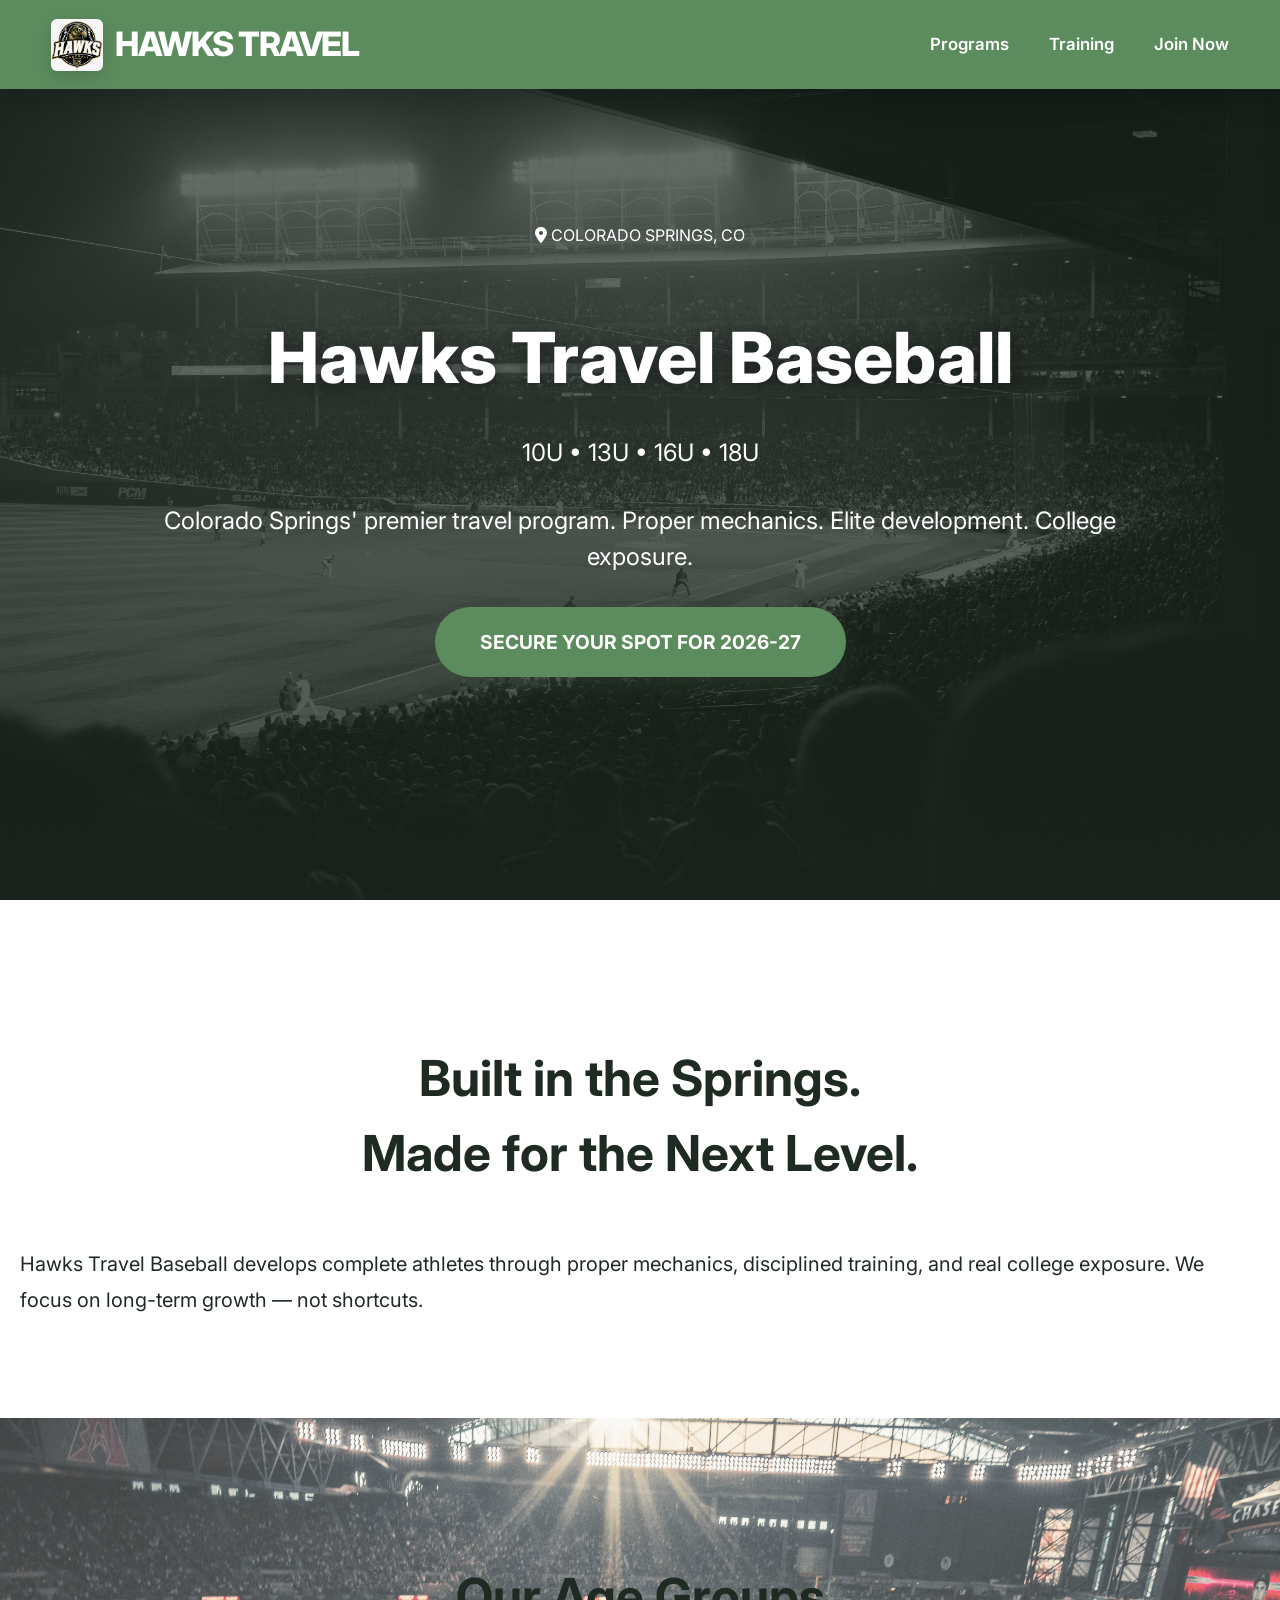
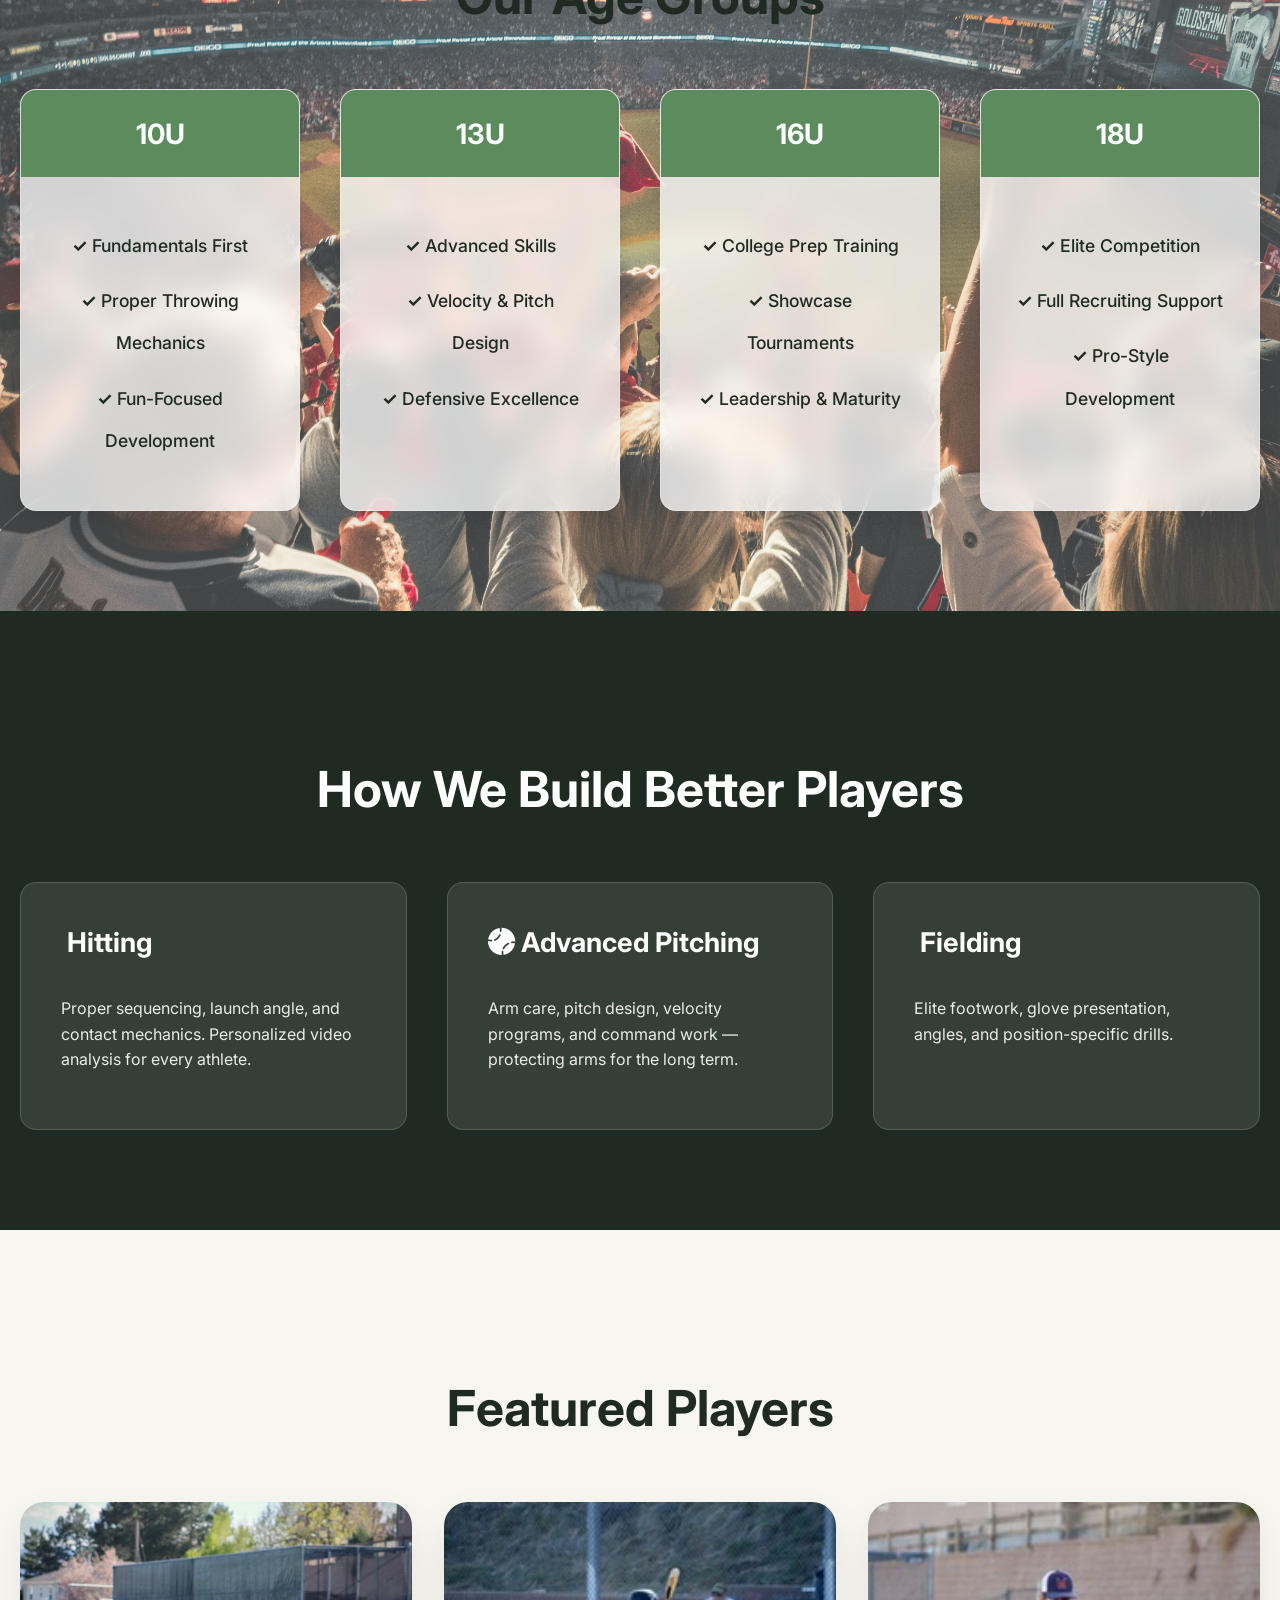
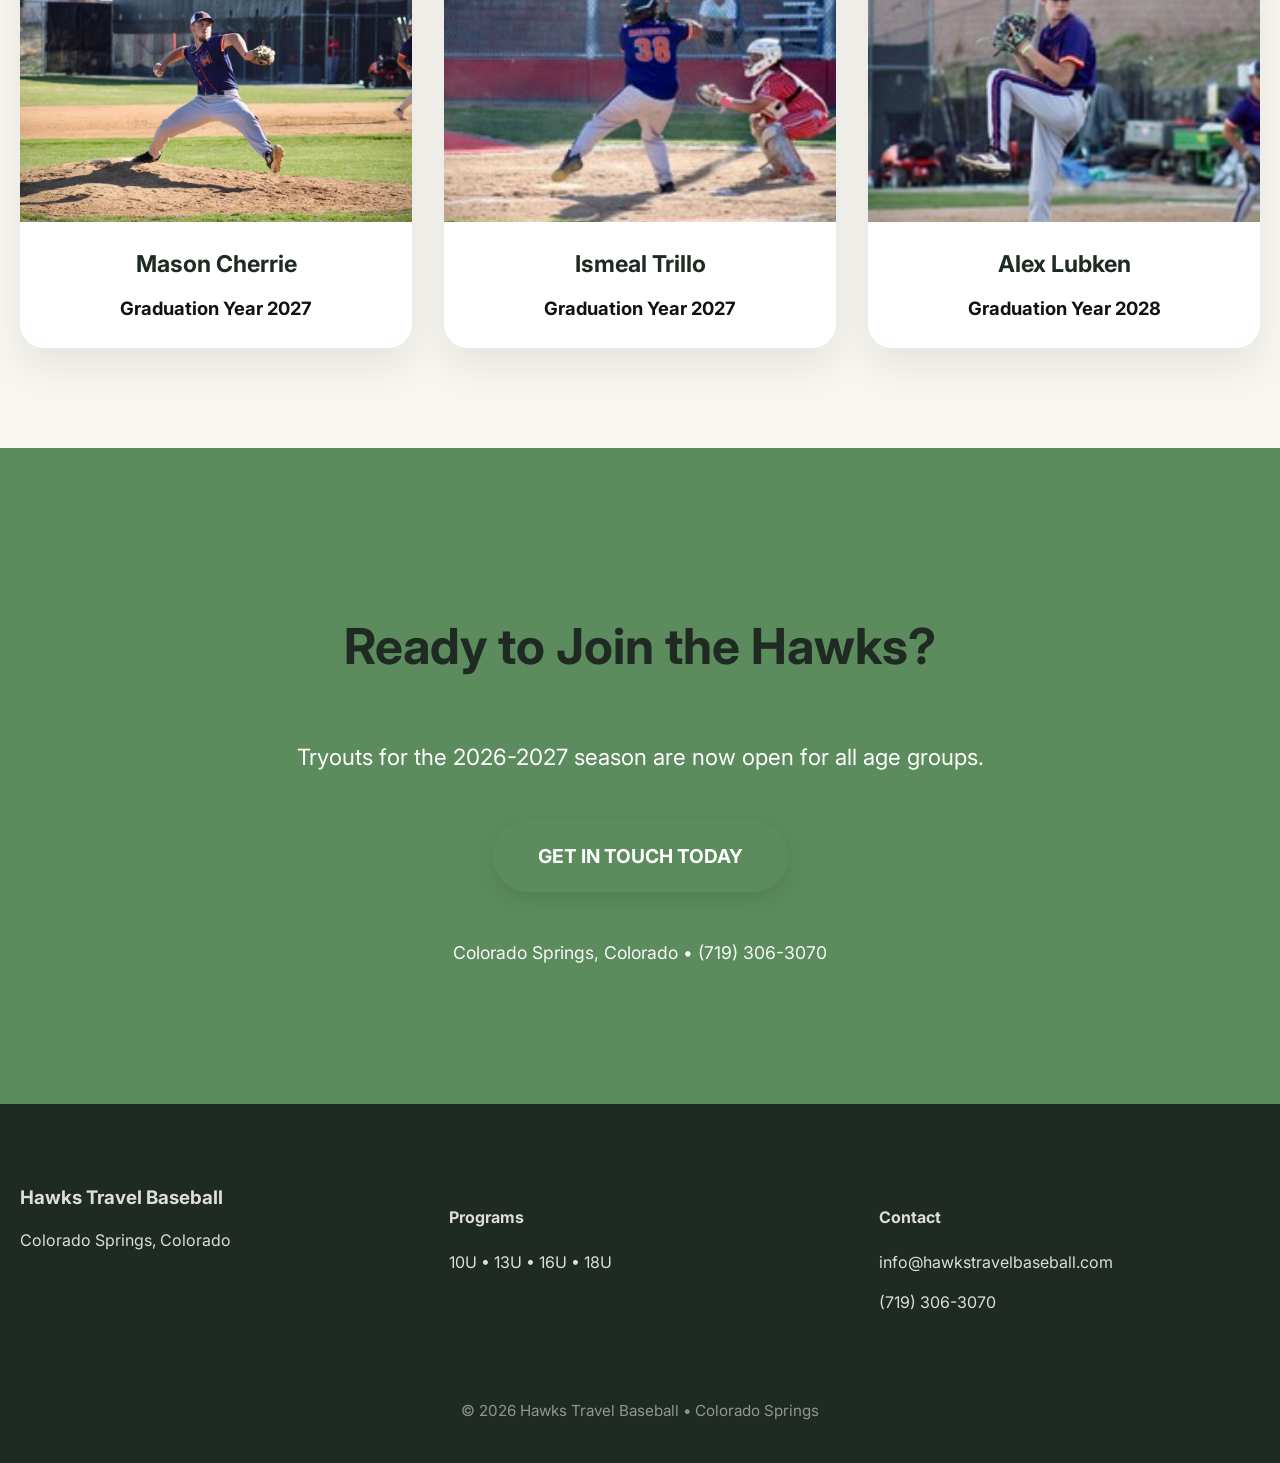
==== index.html @ d2ba00f2 "initial commit" ====
<!DOCTYPE html>
<html lang="en">
<head>
    <meta charset="UTF-8">
    <meta name="viewport" content="width=device-width, initial-scale=1.0">
    <title>Hawks Travel Baseball | Colorado Springs</title>
    <meta name="description" content="Premier Colorado Springs travel baseball program - 10U 13U 16U 18U">
    <link rel="preconnect" href="https://fonts.googleapis.com">
    <link rel="preconnect" href="https://fonts.gstatic.com" crossorigin>
    <link href="https://fonts.googleapis.com/css2?family=Inter:wght@400;500;600;700;800&display=swap" rel="stylesheet">
    <link rel="stylesheet" href="style.css">
    <link rel="stylesheet" href="https://cdnjs.cloudflare.com/ajax/libs/font-awesome/6.5.1/css/all.min.css">
</head>
<body>
    <!-- HEADER -->
    <header>
        <div class="logo">
            <img src="./images/logo/hawks-logo.png" alt="Hawks Baseball logo">
            HAWKS TRAVEL
        </div>
        <nav>
            <ul class="nav-links">
                <li><a href="#programs">Programs</a></li>
                <li><a href="#skills">Training</a></li>
                <li><a href="signup.html">Join Now</a></li>
            </ul>
        </nav>
    </header>

    <!-- HERO -->
    <section class="hero">
        <div class="hero-content">
            <div class="location-badge">
                <i class="fas fa-map-marker-alt"></i>
                COLORADO SPRINGS, CO
            </div>
            <h1>Hawks Travel Baseball</h1>
            <p>10U • 13U • 16U • 18U</p>
            <p>Colorado Springs' premier travel program. Proper mechanics. Elite development. College exposure.</p>
            <a href="signup.html" class="btn">SECURE YOUR SPOT FOR 2026-27</a>
        </div>
    </section>

    <!-- ABOUT -->
    <section class="about" id="about">
        <div class="container">
            <h2>Built in the Springs.<br>Made for the Next Level.</h2>
            <div class="about-text">
                Hawks Travel Baseball develops complete athletes through proper mechanics, disciplined training, and real college exposure. We focus on long-term growth — not shortcuts.
            </div>
        </div>
    </section>

    <!-- PROGRAMS -->
    <section class="programs" id="programs">
        <div class="container">
            <h2>Our Age Groups</h2>
            <div class="program-grid">
                <div class="program-card">
                    <h3>10U</h3>
                    <div class="card-content">
                        <ul>
                            <li><strong>✓</strong> Fundamentals First</li>
                            <li><strong>✓</strong> Proper Throwing Mechanics</li>
                            <li><strong>✓</strong> Fun-Focused Development</li>
                        </ul>
                    </div>
                </div>
                <div class="program-card">
                    <h3>13U</h3>
                    <div class="card-content">
                        <ul>
                            <li><strong>✓</strong> Advanced Skills</li>
                            <li><strong>✓</strong> Velocity & Pitch Design</li>
                            <li><strong>✓</strong> Defensive Excellence</li>
                        </ul>
                    </div>
                </div>
                <div class="program-card">
                    <h3>16U</h3>
                    <div class="card-content">
                        <ul>
                            <li><strong>✓</strong> College Prep Training</li>
                            <li><strong>✓</strong> Showcase Tournaments</li>
                            <li><strong>✓</strong> Leadership & Maturity</li>
                        </ul>
                    </div>
                </div>
                <div class="program-card">
                    <h3>18U</h3>
                    <div class="card-content">
                        <ul>
                            <li><strong>✓</strong> Elite Competition</li>
                            <li><strong>✓</strong> Full Recruiting Support</li>
                            <li><strong>✓</strong> Pro-Style Development</li>
                        </ul>
                    </div>
                </div>
            </div>
        </div>
    </section>

    <!-- TRAINING -->
    <section class="skills" id="skills">
        <div class="container">
            <h2>How We Build Better Players</h2>
            <div class="skills-grid">
                <div class="skill-item">
                    <h3><i class="fas fa-bat-ball"></i> Hitting</h3>
                    <p>Proper sequencing, launch angle, and contact mechanics. Personalized video analysis for every athlete.</p>
                </div>
                <div class="skill-item">
                    <h3><i class="fas fa-baseball-ball"></i> Advanced Pitching</h3>
                    <p>Arm care, pitch design, velocity programs, and command work — protecting arms for the long term.</p>
                </div>
                <div class="skill-item">
                    <h3><i class="fas fa-glove"></i> Fielding</h3>
                    <p>Elite footwork, glove presentation, angles, and position-specific drills.</p>
                </div>
            </div>
        </div>
    </section>


    <!-- FEATURED PLAYERS -->
    <section class="featured-players">
        <div class="container">
            <h2>Featured Players</h2>
            <div class="player-grid">
                <article class="player-card">
                    <img src="images/players/IMG_3897.jpg" alt="Mason Cherrie">
                    <div class="player-info">
                        <h3>Mason Cherrie</h3>
                        <p>Graduation Year 2027</p>
                    </div>
                </article>
                <article class="player-card">
                    <img src="images/players/IMG_3899.jpg" alt="Ismeal Trillo">
                    <div class="player-info">
                        <h3>Ismeal Trillo</h3>
                        <p>Graduation Year 2027</p>
                    </div>
                </article>
                <article class="player-card">
                    <img src="images/players/IMG_3907.jpg" alt="Alex Lubken">
                    <div class="player-info">
                        <h3>Alex Lubken</h3>
                        <p>Graduation Year 2028</p>
                    </div>
                </article>
            </div>
        </div>
    </section>

    <!-- CTA -->
    <section id="contact">
        <div class="container">
            <h2>Ready to Join the Hawks?</h2>
            <p class="cta-text">Tryouts for the 2026-2027 season are now open for all age groups.</p>
            <a href="tel:(719)306-3070" class="btn">GET IN TOUCH TODAY</a>
            <p class="contact-info">Colorado Springs, Colorado • (719) 306-3070</p>
        </div>
    </section>

    <!-- FOOTER -->
    <footer>
        <div class="footer-content">
            <div>
                <h3>Hawks Travel Baseball</h3>
                <p>Colorado Springs, Colorado</p>
            </div>
            <div>
                <h4>Programs</h4>
                <p>10U • 13U • 16U • 18U</p>
            </div>
            <div>
                <h4>Contact</h4>
                <p>info@hawkstravelbaseball.com</p>
                <p>(719) 306-3070</p>
            </div>
        </div>
        <div class="copyright">
            © 2026 Hawks Travel Baseball • Colorado Springs
        </div>
    </footer>

    <script>
        document.querySelectorAll('a[href^="#"]').forEach(anchor => {
            anchor.addEventListener('click', function(e) {
                if (this.getAttribute('href') !== '#') {
                    e.preventDefault();
                    document.querySelector(this.getAttribute('href')).scrollIntoView({
                        behavior: 'smooth'
                    });
                }
            });
        });
    </script>
</body>
</html>
---- style.css ----
:root {
    --light: #f7f6f1;
    --camo-dark: #1f2a22;
    --camo-olive: #5c8c5e;
    --camo-green: #5c8c5e;
    --accent: #e4c17d;
}

html {
    font-family: 'Inter', sans-serif;
    line-height: 1.5;
    -webkit-font-smoothing: antialiased;
    scroll-behavior: smooth;
}

body {
    margin: 0;
    color: var(--camo-dark);
    background: #fff;
}

body, button, input, select, textarea {
    font-family: 'Inter', sans-serif;
}

header {
    position: fixed;
    top: 0;
    left: 0;
    right: 0;
    z-index: 100;
    display: flex;
    justify-content: space-between;
    align-items: center;
    padding: 1rem 4%;
    background: var(--camo-olive);
    color: white;
    box-shadow: 0 12px 30px rgba(0, 0, 0, 0.18);
}

.logo {
    font-size: 2.1rem;
    font-weight: 800;
    display: flex;
    align-items: center;
    gap: 12px;
    letter-spacing: -1.5px;
}

.logo img {
    width: 52px;
    height: 52px;
    object-fit: cover;
    display: block;
    border: none; /* removed visible border */
    border-radius: 6px; /* subtle rounded corner for badge look */
    box-shadow: 0 6px 18px rgba(0,0,0,0.14);
}
.nav-links {
    display: flex;
    gap: 2.5rem;
    list-style: none;
}

.nav-links a {
    color: white;
    text-decoration: none;
    font-weight: 600;
    font-size: 1.05rem;
    transition: all 0.3s;
}

.nav-links a:hover {
    color: var(--accent);
    transform: translateY(-2px);
}

/* HERO */
.hero {
    background: linear-gradient(rgba(31,42,34,0.68), rgba(31,42,34,0.78)),
                url('images/stock-imgs/ryan-arnst-43R4OjjGiV8-unsplash.jpg') center/cover;
    height: 100vh;
    display: flex;
    align-items: center;
    justify-content: center;
    text-align: center;
    color: white;
    margin-top: 0;
    position: relative;
}

section.hero {
    padding: 0;
}

.hero-content {
    max-width: 960px;
    padding: 2rem 1rem;
}

.hero-logo {
    display: block;
    margin: 0 auto 1rem;
    width: clamp(110px, 18vw, 180px);
    height: auto;
    object-fit: contain;
    border-radius: 8px;
    box-shadow: 0 10px 30px rgba(0,0,0,0.18);
}

.hero h1 {
    font-size: 4.4rem;
    margin-bottom: 1rem;
    font-weight: 800;
    text-shadow: 0 4px 20px rgba(0,0,0,0.45);
}

.hero p {
    font-size: 1.5rem;
    margin-bottom: 2rem;
}

.hero-subtitle {
    font-size: 1.35rem;
    max-width: 780px;
    margin: 0 auto 2.5rem;
    opacity: 0.95;
}

.featured-players {
    background: #f7f6f1;
    padding: 100px 20px;
}

.player-grid {
    display: grid;
    grid-template-columns: repeat(auto-fit, minmax(260px, 1fr));
    gap: 2rem;
    align-items: stretch;
}

.player-card {
    background: white;
    border-radius: 24px;
    overflow: hidden;
    box-shadow: 0 18px 40px rgba(0,0,0,0.08);
    transition: transform 0.3s ease, box-shadow 0.3s ease;
}

.player-card:hover {
    transform: translateY(-8px);
    box-shadow: 0 22px 45px rgba(0,0,0,0.12);
}

.player-card img {
    width: 100%;
    height: 320px;
    object-fit: cover;
    display: block;
}

.player-info {
    padding: 1.6rem;
    text-align: center;
}

.player-info h3 {
    margin-bottom: 0.8rem;
    font-size: 1.45rem;
    color: var(--camo-dark);
}

.player-info p {
    color: #111;
    line-height: 1.5;
    font-size: 1.15rem;
    font-weight: 700;
    margin: 0;
}

.hero p {
    font-size: 1.5rem;
    margin-bottom: 2rem;
        color: white;
    }

    .hero-subtitle {
        font-size: 1.35rem;
        max-width: 780px;
        margin: 0 auto 2.5rem;
        color: rgba(255,255,255,0.9);
    font-size: 1.15rem;
    margin-bottom: 1.8rem;
    box-shadow: 0 4px 15px rgba(0,0,0,0.2);
}

.btn {
    display: inline-block;
    background: var(--camo-olive);
    color: white;
    padding: 18px 42px;
    border-radius: 50px;
    text-decoration: none;
    font-weight: 700;
    font-size: 1.2rem;
    transition: all 0.4s ease;
    border: 3px solid transparent;
    box-shadow: 0 8px 25px rgba(58,95,62,0.3);
}

.btn:hover {
    background: transparent;
    border-color: var(--accent);
    color: var(--accent);
    transform: translateY(-6px);
    box-shadow: 0 15px 30px rgba(0,0,0,0.2);
}

/* General Sections */
.container {
    max-width: 1350px;
    margin: 0 auto;
}

section {
    padding: 100px 20px;
}

h2 {
    font-size: 3.1rem;
    text-align: center;
    margin-bottom: 3.5rem;
    color: var(--camo-dark);
    font-weight: 700;
}

h3 {
    margin: 0;
}

/* About */
.about {
    background: white;
}

.about-wrapper {
    display: grid;
    grid-template-columns: 1fr 1fr;
    gap: 3rem;
    align-items: center;
}

.about-content h2 {
    text-align: left;
    margin-bottom: 1.5rem;
}

.about-text {
    max-width: 100%;
    text-align: left;
    font-size: 1.25rem;
    line-height: 1.8;
    color: var(--camo-dark);
}

.about-image {
    position: relative;
    border-radius: 16px;
    overflow: hidden;
    box-shadow: 0 20px 50px rgba(0,0,0,0.15);
}

.about-image img {
    width: 100%;
    height: auto;
    display: block;
    transition: transform 0.5s ease;
}

.about-image:hover img {
    transform: scale(1.04);
}

@media (max-width: 900px) {
    .about-wrapper {
        grid-template-columns: 1fr;
    }
    
    .about-content h2 {
        text-align: center;
    }
    
    .about-text {
        text-align: center;
    }
}

/* Programs */
.programs {
    background: linear-gradient(135deg, rgba(240, 237, 228, 0.25), rgba(240, 237, 228, 0.25)), 
                url('images/stock-imgs/jimmy-conover-SEQ2VI0KI6A-unsplash.jpg') center/cover;
}

.program-grid {
    display: grid;
    grid-template-columns: repeat(4, 1fr);
    gap: 2.5rem;
}

.summer-baseball {
    background: linear-gradient(135deg, rgba(92, 140, 94, 0.14), rgba(31, 42, 34, 0.06));
}

.summer-content {
    display: grid;
    grid-template-columns: 1.2fr 0.8fr;
    gap: 2rem;
    align-items: center;
}

.summer-baseball p {
    font-size: 1.25rem;
    line-height: 1.8;
    color: var(--camo-dark);
    max-width: 760px;
}

.summer-baseball ul {
    list-style: none;
    padding: 0;
    margin: 0;
    color: var(--camo-dark);
    font-size: 1.1rem;
    line-height: 2.2;
}

.summer-baseball ul li {
    position: relative;
    padding-left: 2.5rem;
}

.summer-baseball ul li::before {
    content: '✓';
    position: absolute;
    left: 0;
    top: 0;
    color: var(--camo-olive);
    font-weight: 700;
}

.summer-baseball .btn {
    justify-self: start;
    margin-top: 1.5rem;
}

@media (max-width: 900px) {
    .summer-content {
        grid-template-columns: 1fr;
    }
}

.program-card {
    background: rgba(255, 255, 255, 0.75);
    backdrop-filter: blur(12px);
    border-radius: 16px;
    overflow: hidden;
    box-shadow: 0 8px 32px rgba(0, 0, 0, 0.12);
    transition: all 0.4s ease;
    border: 1px solid rgba(255, 255, 255, 0.3);
}

.program-card:hover {
    transform: translateY(-15px);
    box-shadow: 0 16px 48px rgba(0, 0, 0, 0.18);
    background: rgba(255, 255, 255, 0.85);
}

.program-card h3 {
    background: linear-gradient(135deg, var(--camo-green), var(--camo-olive));
    color: white;
    padding: 1.4rem;
    text-align: center;
    font-size: 1.75rem;
    font-weight: 700;
}

.card-content {
    padding: 2.2rem;
    text-align: center;
}

.card-content ul {
    list-style: none;
    margin: 0;
    padding: 0;
    line-height: 2.4;
    font-size: 1.1rem;
    font-weight: 500;
    color: var(--camo-dark);
}

.card-content li {
    margin: 0.8rem 0;
}

/* Skills */
.skills {
    background: var(--camo-dark);
    color: white;
}

.skills h2 {
    color: white;
}

.skills-grid {
    display: grid;
    grid-template-columns: repeat(auto-fit, minmax(340px, 1fr));
    gap: 2.5rem;
}

.skill-item {
    background: rgba(255,255,255,0.1);
    padding: 2.5rem;
    border-radius: 16px;
    border: 1px solid rgba(212, 200, 156, 0.2);
    transition: all 0.3s;
    overflow: hidden;
    display: flex;
    flex-direction: column;
}

.skill-image {
    width: 100%;
    height: 220px;
    object-fit: cover;
    border-radius: 12px;
    margin-bottom: 1.5rem;
    transition: transform 0.4s ease;
}

.skill-item:hover .skill-image {
    transform: scale(1.08);
}

.skill-content {
    flex: 1;
    display: flex;
    flex-direction: column;
}

.skill-item h3 {
    margin-bottom: 1rem;
    font-size: 1.7rem;
    color: white;
}

.skill-item p {
    color: rgba(255,255,255,0.9);
    font-size: 1rem;
    line-height: 1.6;
}

.skill-item:hover {
    border-color: var(--accent);
    transform: translateY(-8px);
}

/* Testimonials */
.testimonials {
    background: white;
    padding: 100px 20px;
}

.testimonials h2 {
    margin-bottom: 4rem;
    color: var(--camo-dark);
}

.testimonials-grid {
    display: grid;
    grid-template-columns: repeat(auto-fit, minmax(300px, 1fr));
    gap: 2rem;
}

.testimonial-card {
    background: #f7f6f1;
    border-radius: 16px;
    overflow: hidden;
    box-shadow: 0 10px 35px rgba(0,0,0,0.08);
    transition: all 0.4s ease;
    padding: 2rem;
    display: flex;
    flex-direction: column;
}

.testimonial-card:hover {
    transform: translateY(-12px);
    box-shadow: 0 20px 45px rgba(0,0,0,0.15);
}

.testimonial-image {
    width: 100px;
    height: 100px;
    border-radius: 50%;
    object-fit: cover;
    margin-bottom: 1.5rem;
    display: block;
    box-shadow: 0 6px 20px rgba(0,0,0,0.12);
}

.testimonial-content {
    flex: 1;
    display: flex;
    flex-direction: column;
}

.stars {
    font-size: 1.3rem;
    color: var(--accent);
    margin-bottom: 1rem;
    letter-spacing: 2px;
}

.testimonial-card p {
    font-size: 1rem;
    line-height: 1.7;
    margin: 1rem 0;
    color: var(--camo-dark);
}

.testimonial-card h4 {
    margin-top: auto;
    margin-bottom: 0.3rem;
    font-size: 1.1rem;
    color: var(--camo-dark);
    font-weight: 700;
}

.testimonial-card .role {
    font-size: 0.9rem;
    color: #999;
    margin: 0;
}

/* Exposure */
.exposure {
    background: white;
}

.exposure-text {
    text-align: center;
    font-size: 1.4rem;
    max-width: 820px;
    margin: 0 auto 4rem;
    line-height: 1.7;
}

/* CTA */
.contact-cta {
    background: linear-gradient(135deg, rgba(92, 140, 94, 0.85), rgba(79, 115, 71, 0.85)), url('images/stock-imgs/phil-goodwin-2mOZxZV51xk-unsplash\ \(1\).jpg');
    background-size: cover;
    background-position: center;
    background-attachment: fixed;
    color: white;
    text-align: center;
    padding: 120px 20px;
}

#contact {
    background: linear-gradient(135deg, var(--camo-green), var(--camo-olive));
    color: white;
    text-align: center;
    padding: 120px 20px;
}

.cta-text {
    font-size: 1.4rem;
    max-width: 720px;
    margin: 0 auto 3rem;
}

.contact-info {
    margin-top: 3rem;
    opacity: 0.95;
    font-size: 1.1rem;
}

/* Footer */
footer {
    background: var(--camo-dark);
    color: #ddd;
    padding: 80px 20px 40px;
}

.footer-content {
    max-width: 1350px;
    margin: 0 auto;
    display: grid;
    grid-template-columns: repeat(auto-fit, minmax(260px, 1fr));
    gap: 3rem;
}

.copyright {
    text-align: center;
    margin-top: 70px;
    opacity: 0.6;
    font-size: 0.95rem;
}
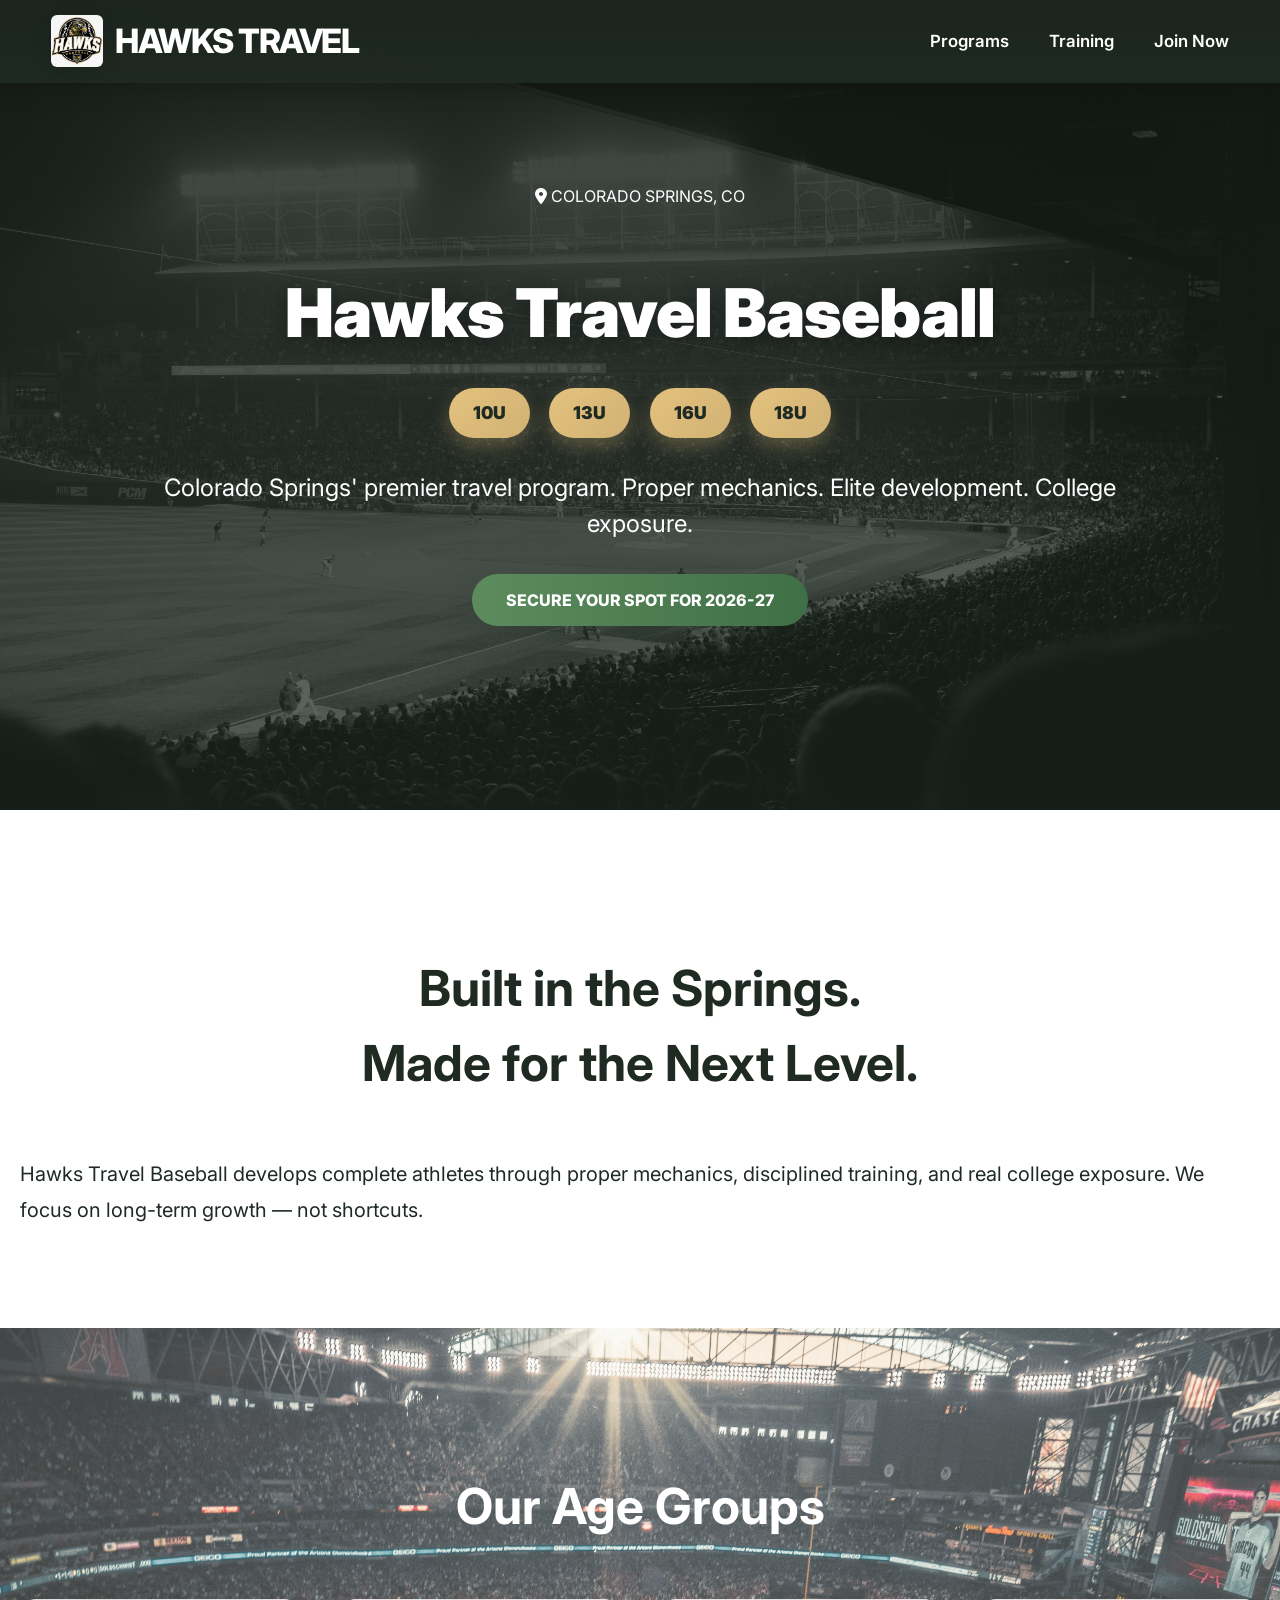
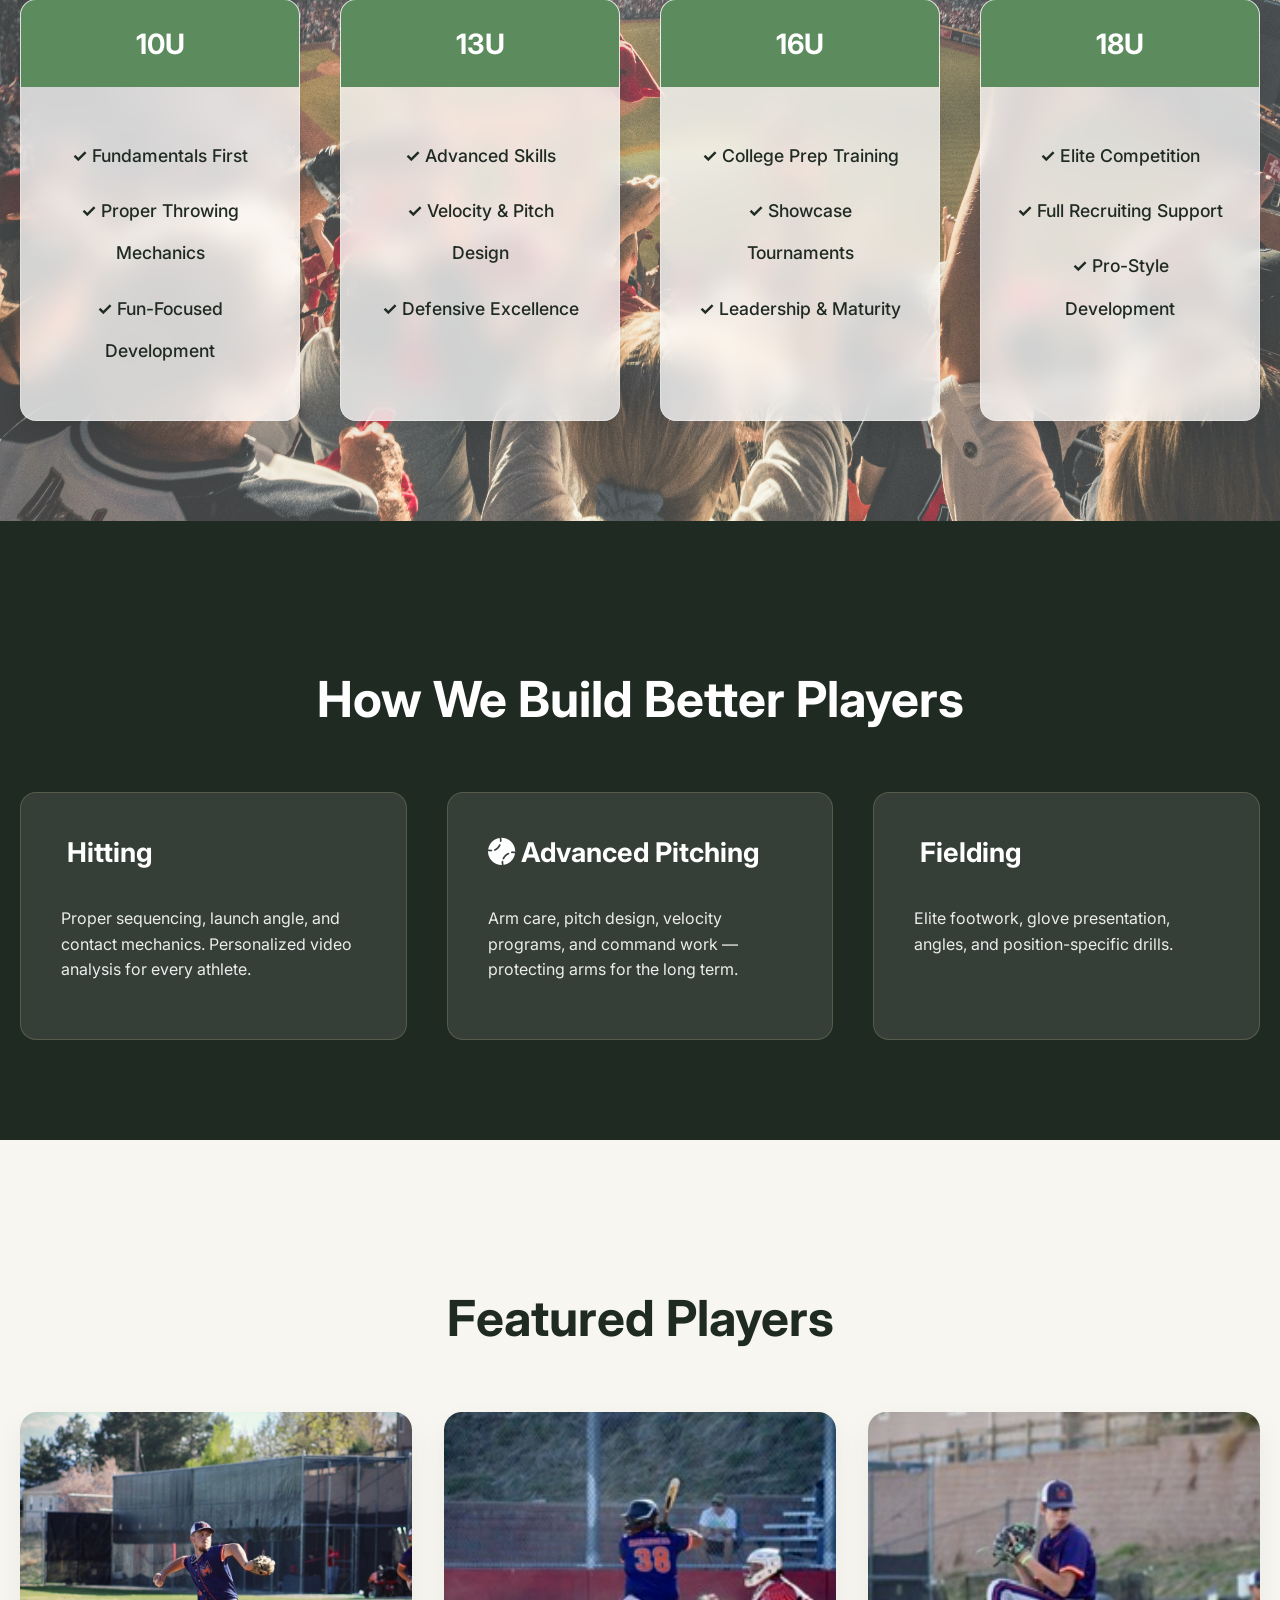
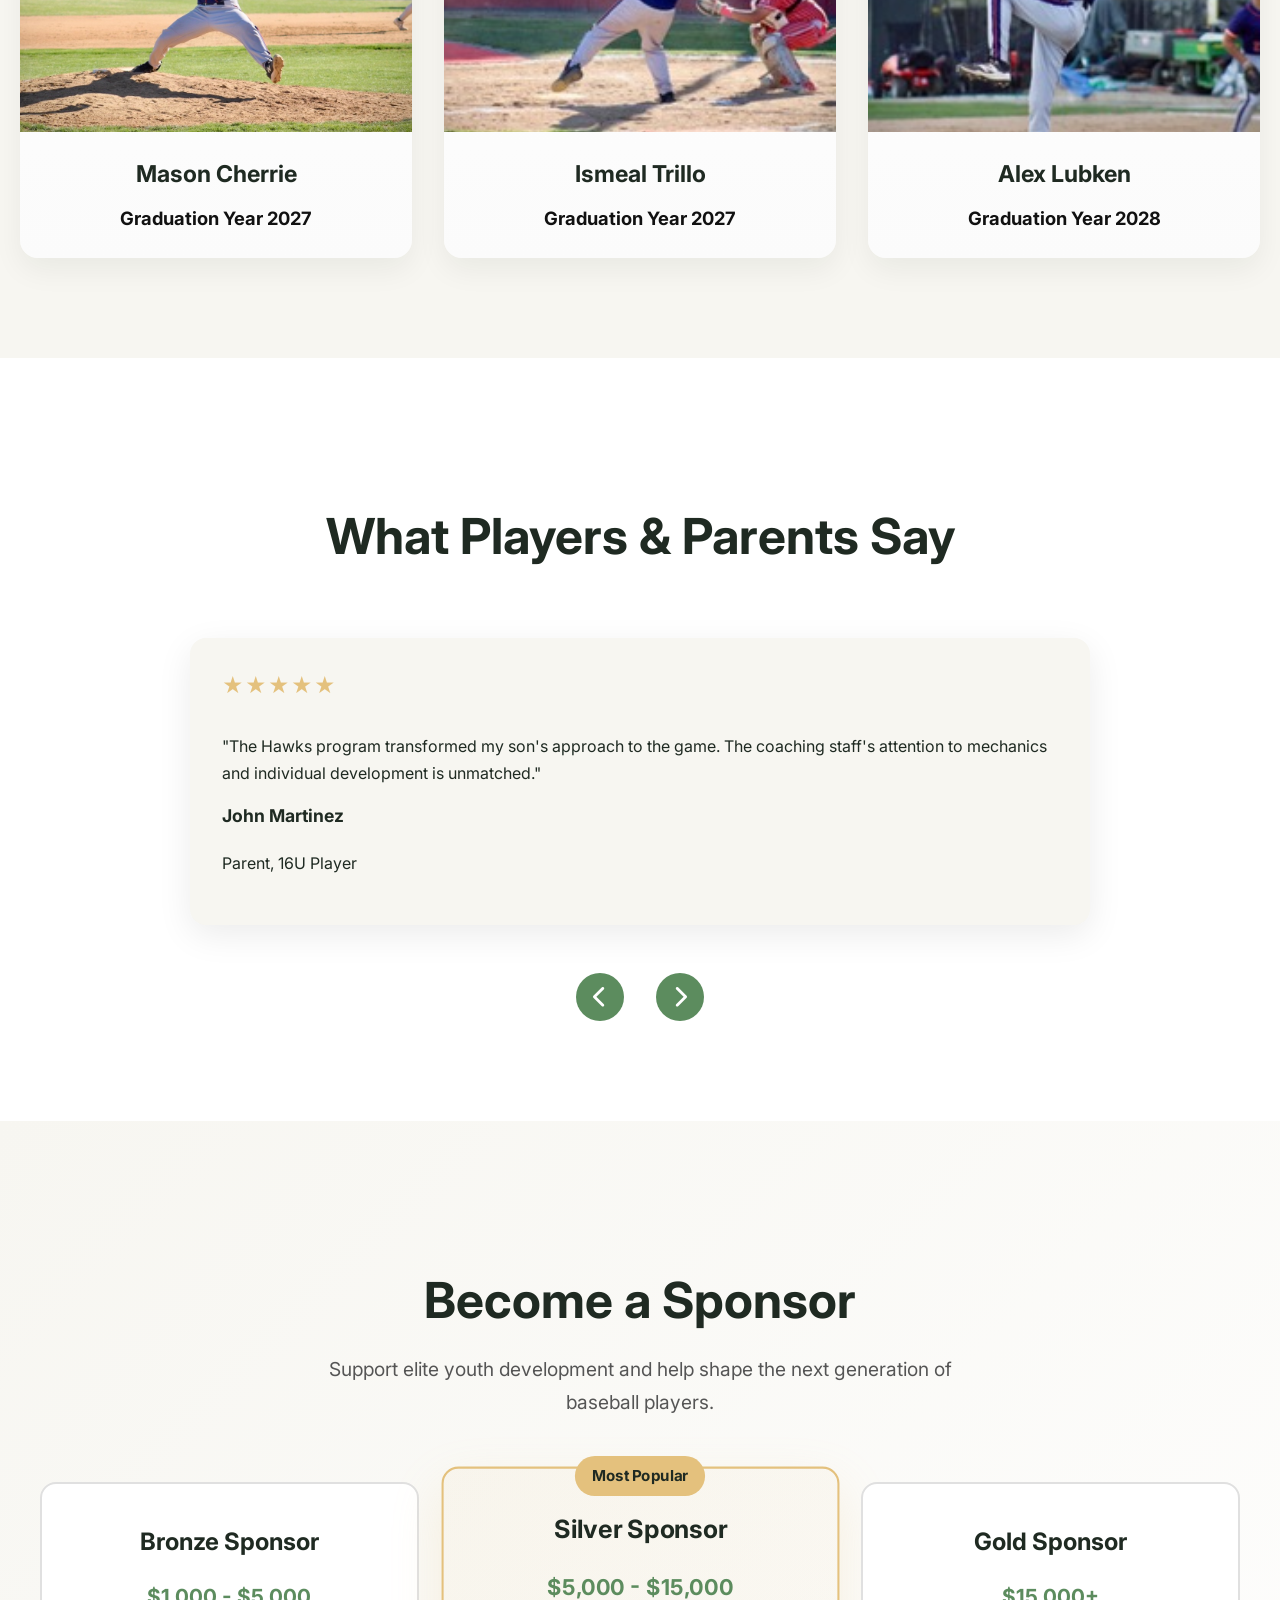
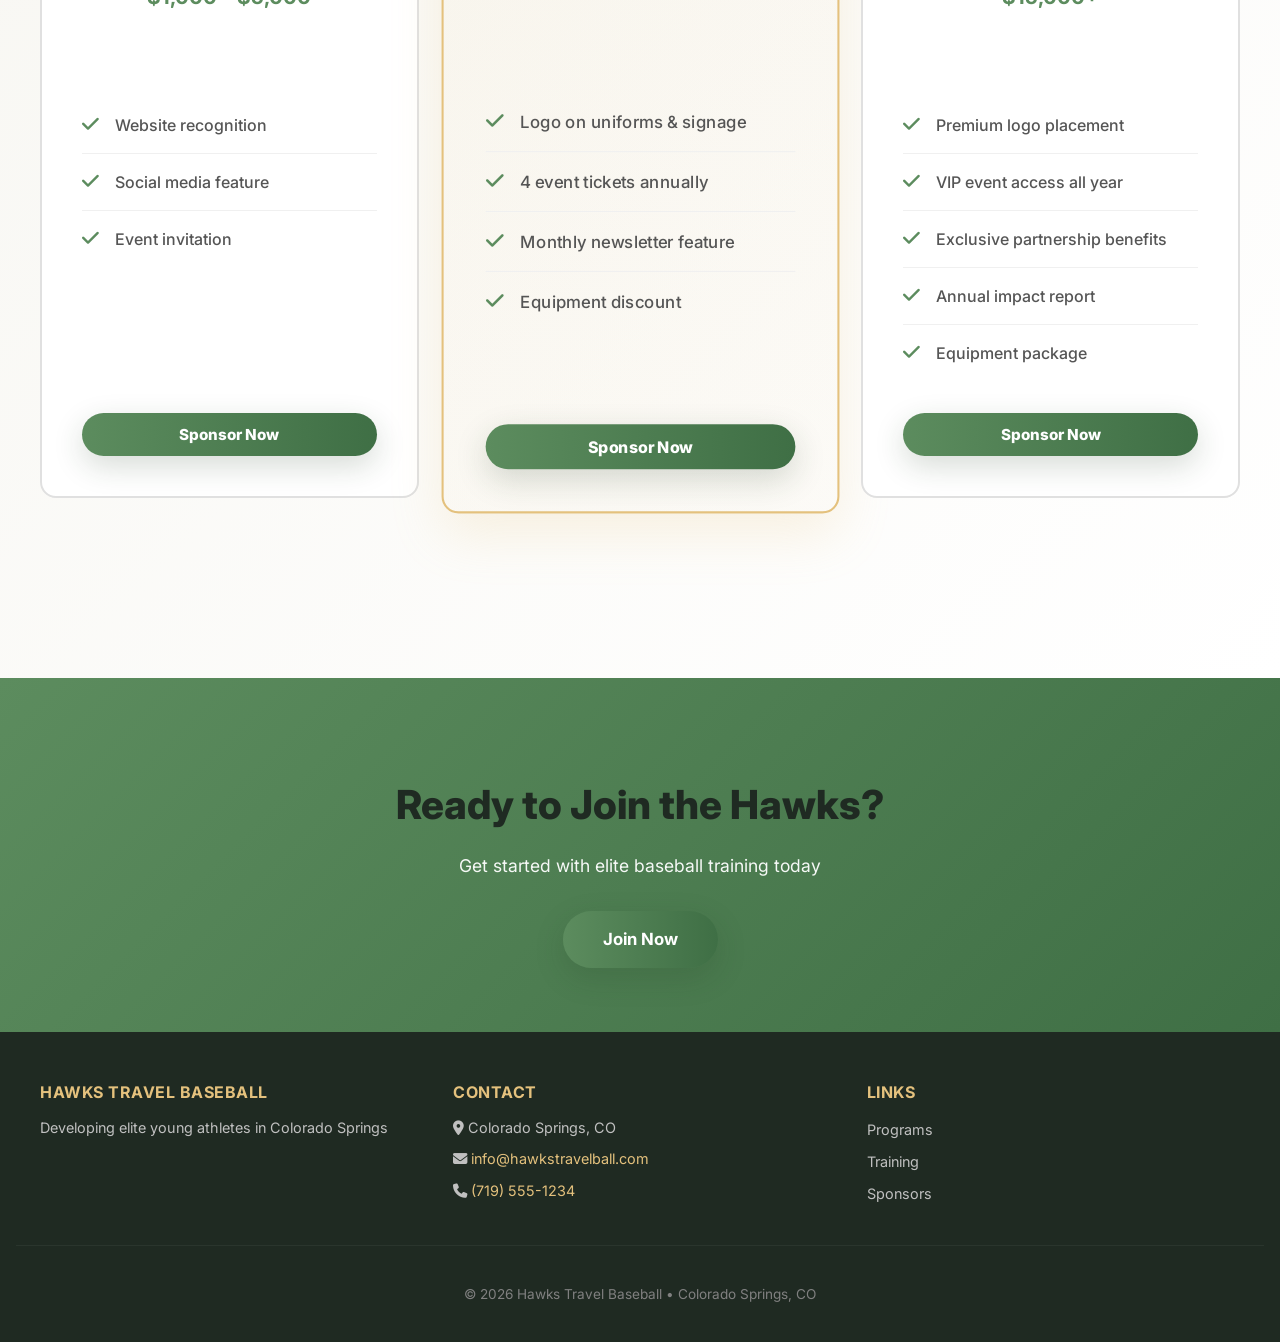
==== commit 72418813: "updated index page" ====
--- a/index.html
+++ b/index.html
@@ -5,6 +5,13 @@
     <meta name="viewport" content="width=device-width, initial-scale=1.0">
     <title>Hawks Travel Baseball | Colorado Springs</title>
     <meta name="description" content="Premier Colorado Springs travel baseball program - 10U 13U 16U 18U">
+    <link rel="icon" href="images/logo/hawks-logo.png">
+    <meta name="theme-color" content="#5c8c5e">
+    <!-- Open Graph / Twitter -->
+    <meta property="og:title" content="Hawks Travel Baseball | Colorado Springs">
+    <meta property="og:description" content="Premier Colorado Springs travel baseball program - Proper mechanics, elite development, college exposure.">
+    <meta property="og:image" content="images/logo/hawks-logo.png">
+    <meta name="twitter:card" content="summary_large_image">
     <link rel="preconnect" href="https://fonts.googleapis.com">
     <link rel="preconnect" href="https://fonts.gstatic.com" crossorigin>
     <link href="https://fonts.googleapis.com/css2?family=Inter:wght@400;500;600;700;800&display=swap" rel="stylesheet">
@@ -12,13 +19,18 @@
     <link rel="stylesheet" href="https://cdnjs.cloudflare.com/ajax/libs/font-awesome/6.5.1/css/all.min.css">
 </head>
 <body>
+    <a href="#main" class="skip-link sr-only">Skip to content</a>
     <!-- HEADER -->
     <header>
+        <button class="nav-toggle" aria-expanded="false" aria-controls="site-nav">
+            <span class="sr-only">Toggle navigation</span>
+            <i class="fas fa-bars" aria-hidden="true"></i>
+        </button>
         <div class="logo">
             <img src="./images/logo/hawks-logo.png" alt="Hawks Baseball logo">
             HAWKS TRAVEL
         </div>
-        <nav>
+        <nav id="site-nav">
             <ul class="nav-links">
                 <li><a href="#programs">Programs</a></li>
                 <li><a href="#skills">Training</a></li>
@@ -28,15 +40,20 @@
     </header>
 
     <!-- HERO -->
-    <section class="hero">
+    <section id="main" class="hero">
         <div class="hero-content">
             <div class="location-badge">
                 <i class="fas fa-map-marker-alt"></i>
                 COLORADO SPRINGS, CO
             </div>
-            <h1>Hawks Travel Baseball</h1>
-            <p>10U • 13U • 16U • 18U</p>
-            <p>Colorado Springs' premier travel program. Proper mechanics. Elite development. College exposure.</p>
+            <h1 class="hero-title-animated">Hawks Travel Baseball</h1>
+            <div class="age-groups-badge">
+                <span class="age-badge">10U</span>
+                <span class="age-badge">13U</span>
+                <span class="age-badge">16U</span>
+                <span class="age-badge">18U</span>
+            </div>
+            <p class="hero-subtitle-animated">Colorado Springs' premier travel program. Proper mechanics. Elite development. College exposure.</p>
             <a href="signup.html" class="btn">SECURE YOUR SPOT FOR 2026-27</a>
         </div>
     </section>
@@ -128,21 +145,21 @@
             <h2>Featured Players</h2>
             <div class="player-grid">
                 <article class="player-card">
-                    <img src="images/players/IMG_3897.jpg" alt="Mason Cherrie">
+                        <img src="images/players/IMG_3897.jpg" alt="Mason Cherrie" loading="lazy" width="800" height="533">
                     <div class="player-info">
                         <h3>Mason Cherrie</h3>
                         <p>Graduation Year 2027</p>
                     </div>
                 </article>
                 <article class="player-card">
-                    <img src="images/players/IMG_3899.jpg" alt="Ismeal Trillo">
+                    <img src="images/players/IMG_3899.jpg" alt="Ismeal Trillo" loading="lazy" width="800" height="533">
                     <div class="player-info">
                         <h3>Ismeal Trillo</h3>
                         <p>Graduation Year 2027</p>
                     </div>
                 </article>
                 <article class="player-card">
-                    <img src="images/players/IMG_3907.jpg" alt="Alex Lubken">
+                    <img src="images/players/IMG_3907.jpg" alt="Alex Lubken" loading="lazy" width="800" height="533">
                     <div class="player-info">
                         <h3>Alex Lubken</h3>
                         <p>Graduation Year 2028</p>
@@ -152,49 +169,137 @@
         </div>
     </section>
 
-    <!-- CTA -->
-    <section id="contact">
-        <div class="container">
+    <!-- TESTIMONIALS -->
+    <section class="testimonials" id="testimonials">
+        <div class="container">
+            <h2>What Players & Parents Say</h2>
+            <div class="testimonials-carousel">
+                <div class="testimonial-item active" data-testimonial="0">
+                    <div class="testimonial-card">
+                        <div class="stars">★★★★★</div>
+                        <p class="testimonial-quote">"The Hawks program transformed my son's approach to the game. The coaching staff's attention to mechanics and individual development is unmatched."</p>
+                        <h4>John Martinez</h4>
+                        <p class="testimonial-role">Parent, 16U Player</p>
+                    </div>
+                </div>
+                <div class="testimonial-item" data-testimonial="1">
+                    <div class="testimonial-card">
+                        <div class="stars">★★★★★</div>
+                        <p class="testimonial-quote">"Playing for Hawks gave me the exposure I needed. I committed to a D2 school thanks to the showcase tournaments and coaching recommendations."</p>
+                        <h4>Mason Cherrie</h4>
+                        <p class="testimonial-role">Hawks Player, College Committed</p>
+                    </div>
+                </div>
+                <div class="testimonial-item" data-testimonial="2">
+                    <div class="testimonial-card">
+                        <div class="stars">★★★★★</div>
+                        <p class="testimonial-quote">"The culture here is different. It's about long-term development, not just winning tournaments. My player has grown in every aspect of the game."</p>
+                        <h4>Sarah Thompson</h4>
+                        <p class="testimonial-role">Parent, 13U Player</p>
+                    </div>
+                </div>
+            </div>
+            <div class="testimonials-controls">
+                <button class="testimonial-prev" aria-label="Previous testimonial"><i class="fas fa-chevron-left"></i></button>
+                <button class="testimonial-next" aria-label="Next testimonial"><i class="fas fa-chevron-right"></i></button>
+            </div>
+        </div>
+    </section>
+
+    <!-- INVESTOR / SPONSORSHIP -->
+    <section class="investors" id="investors">
+        <div class="container">
+            <h2>Become a Sponsor</h2>
+            <p class="investors-intro">Support elite youth development and help shape the next generation of baseball players.</p>
+            
+            <div class="tier-grid">
+                <div class="tier-card">
+                    <div class="tier-header">
+                        <h3>Bronze Sponsor</h3>
+                        <p class="tier-amount">$1,000 - $5,000</p>
+                    </div>
+                    <ul class="tier-benefits">
+                        <li><i class="fas fa-check"></i> Website recognition</li>
+                        <li><i class="fas fa-check"></i> Social media feature</li>
+                        <li><i class="fas fa-check"></i> Event invitation</li>
+                    </ul>
+                    <button class="btn btn-sponsor">Sponsor Now</button>
+                </div>
+
+                <div class="tier-card featured">
+                    <div class="tier-badge">Most Popular</div>
+                    <div class="tier-header">
+                        <h3>Silver Sponsor</h3>
+                        <p class="tier-amount">$5,000 - $15,000</p>
+                    </div>
+                    <ul class="tier-benefits">
+                        <li><i class="fas fa-check"></i> Logo on uniforms & signage</li>
+                        <li><i class="fas fa-check"></i> 4 event tickets annually</li>
+                        <li><i class="fas fa-check"></i> Monthly newsletter feature</li>
+                        <li><i class="fas fa-check"></i> Equipment discount</li>
+                    </ul>
+                    <button class="btn btn-sponsor">Sponsor Now</button>
+                </div>
+
+                <div class="tier-card">
+                    <div class="tier-header">
+                        <h3>Gold Sponsor</h3>
+                        <p class="tier-amount">$15,000+</p>
+                    </div>
+                    <ul class="tier-benefits">
+                        <li><i class="fas fa-check"></i> Premium logo placement</li>
+                        <li><i class="fas fa-check"></i> VIP event access all year</li>
+                        <li><i class="fas fa-check"></i> Exclusive partnership benefits</li>
+                        <li><i class="fas fa-check"></i> Annual impact report</li>
+                        <li><i class="fas fa-check"></i> Equipment package</li>
+                    </ul>
+                    <button class="btn btn-sponsor">Sponsor Now</button>
+                </div>
+            </div>
+
+
+        </div>
+    </section>
+
+    <!-- CTA SECTION -->
+    <section class="cta-section">
+        <div class="cta-content">
             <h2>Ready to Join the Hawks?</h2>
-            <p class="cta-text">Tryouts for the 2026-2027 season are now open for all age groups.</p>
-            <a href="tel:(719)306-3070" class="btn">GET IN TOUCH TODAY</a>
-            <p class="contact-info">Colorado Springs, Colorado • (719) 306-3070</p>
+            <p>Get started with elite baseball training today</p>
+            <a href="signup.html" class="btn btn-cta">Join Now</a>
         </div>
     </section>
 
     <!-- FOOTER -->
     <footer>
         <div class="footer-content">
-            <div>
+            <div class="footer-section">
                 <h3>Hawks Travel Baseball</h3>
-                <p>Colorado Springs, Colorado</p>
-            </div>
-            <div>
-                <h4>Programs</h4>
-                <p>10U • 13U • 16U • 18U</p>
-            </div>
-            <div>
-                <h4>Contact</h4>
-                <p>info@hawkstravelbaseball.com</p>
-                <p>(719) 306-3070</p>
-            </div>
-        </div>
-        <div class="copyright">
-            © 2026 Hawks Travel Baseball • Colorado Springs
+                <p>Developing elite young athletes in Colorado Springs</p>
+            </div>
+            
+            <div class="footer-section">
+                <h3>Contact</h3>
+                <p><i class="fas fa-map-marker-alt"></i> Colorado Springs, CO</p>
+                <p><i class="fas fa-envelope"></i> <a href="mailto:info@hawkstravelball.com">info@hawkstravelball.com</a></p>
+                <p><i class="fas fa-phone"></i> <a href="tel:+17195551234">(719) 555-1234</a></p>
+            </div>
+            
+            <div class="footer-section">
+                <h3>Links</h3>
+                <ul>
+                    <li><a href="#programs">Programs</a></li>
+                    <li><a href="#skills">Training</a></li>
+                    <li><a href="#investors">Sponsors</a></li>
+                </ul>
+            </div>
+        </div>
+        
+        <div class="footer-bottom">
+            <p>&copy; 2026 Hawks Travel Baseball • Colorado Springs, CO</p>
         </div>
     </footer>
 
-    <script>
-        document.querySelectorAll('a[href^="#"]').forEach(anchor => {
-            anchor.addEventListener('click', function(e) {
-                if (this.getAttribute('href') !== '#') {
-                    e.preventDefault();
-                    document.querySelector(this.getAttribute('href')).scrollIntoView({
-                        behavior: 'smooth'
-                    });
-                }
-            });
-        });
-    </script>
+    <script src="scripts/main.js" defer></script>
 </body>
 </html>
--- a/style.css
+++ b/style.css
@@ -4,6 +4,7 @@
     --camo-olive: #5c8c5e;
     --camo-green: #5c8c5e;
     --accent: #e4c17d;
+    --header-height: 76px;
 }
 
 html {
@@ -32,10 +33,11 @@
     display: flex;
     justify-content: space-between;
     align-items: center;
-    padding: 1rem 4%;
-    background: var(--camo-olive);
-    color: white;
-    box-shadow: 0 12px 30px rgba(0, 0, 0, 0.18);
+    padding: 0.8rem 4%;
+    background: linear-gradient(180deg, rgba(28,36,30,0.96), rgba(31,42,34,0.96));
+    color: white;
+    box-shadow: 0 6px 22px rgba(0, 0, 0, 0.18);
+    transition: background 0.3s ease, transform 0.3s ease;
 }
 
 .logo {
@@ -62,6 +64,47 @@
     list-style: none;
 }
 
+/* Skip link visible on focus */
+.skip-link {
+    position: absolute;
+    left: 1rem;
+    top: 0.6rem;
+    background: #fff;
+    color: var(--camo-dark);
+    padding: 8px 12px;
+    border-radius: 6px;
+    z-index: 9999;
+    transform: translateY(-120%);
+    transition: transform 0.18s ease;
+}
+.skip-link:focus {
+    transform: translateY(0);
+    outline: 3px solid var(--accent);
+}
+
+/* Mobile nav toggle */
+.nav-toggle {
+    background: transparent;
+    border: none;
+    color: white;
+    display: none;
+    font-size: 1.6rem;
+    padding: 6px;
+    cursor: pointer;
+}
+
+nav#site-nav {
+    display: block;
+}
+
+@media (max-width: 900px) {
+    .nav-toggle { display: inline-flex; }
+    nav#site-nav { display: none; }
+    nav#site-nav.open { display: block; position: absolute; right: 4%; top: var(--header-height); background: rgba(255,255,255,0.98); color: var(--camo-dark); padding: 12px 18px; border-radius: 10px; box-shadow: 0 10px 30px rgba(0,0,0,0.12); }
+    .nav-links { flex-direction: column; gap: 1rem; }
+    .nav-links a { color: var(--camo-dark); }
+}
+
 .nav-links a {
     color: white;
     text-decoration: none;
@@ -77,9 +120,8 @@
 
 /* HERO */
 .hero {
-    background: linear-gradient(rgba(31,42,34,0.68), rgba(31,42,34,0.78)),
-                url('images/stock-imgs/ryan-arnst-43R4OjjGiV8-unsplash.jpg') center/cover;
-    height: 100vh;
+    background: linear-gradient(180deg, rgba(20,28,22,0.85), rgba(31,42,34,0.7)), url('images/stock-imgs/ryan-arnst-43R4OjjGiV8-unsplash.jpg') center/cover no-repeat fixed;
+    min-height: 90vh;
     display: flex;
     align-items: center;
     justify-content: center;
@@ -87,6 +129,7 @@
     color: white;
     margin-top: 0;
     position: relative;
+    padding: 4rem 1rem;
 }
 
 section.hero {
@@ -94,8 +137,53 @@
 }
 
 .hero-content {
-    max-width: 960px;
+    max-width: 1000px;
     padding: 2rem 1rem;
+    z-index: 5;
+    position: relative;
+}
+
+/* Animated text entry */
+@keyframes slideUpFade {
+    from { opacity: 0; transform: translateY(30px); }
+    to { opacity: 1; transform: translateY(0); }
+}
+
+.hero-title-animated {
+    animation: slideUpFade 0.8s ease-out 0.3s backwards;
+}
+
+.hero-subtitle-animated {
+    animation: slideUpFade 0.8s ease-out 0.6s backwards;
+}
+
+.hero .btn {
+    animation: slideUpFade 0.8s ease-out 0.9s backwards;
+}
+
+/* Age Groups Badge */
+.age-groups-badge {
+    display: flex;
+    justify-content: center;
+    gap: 1.2rem;
+    margin: 1.5rem 0 2rem;
+    flex-wrap: wrap;
+}
+
+.age-badge {
+    background: linear-gradient(135deg, var(--accent), rgba(228,193,125,0.9));
+    color: var(--camo-dark);
+    padding: 12px 24px;
+    border-radius: 50px;
+    font-weight: 900;
+    font-size: 1.1rem;
+    box-shadow: 0 8px 20px rgba(228,193,125,0.3);
+    transition: transform 0.3s ease, box-shadow 0.3s ease;
+}
+
+.age-badge:hover {
+    transform: translateY(-6px) scale(1.08);
+    box-shadow: 0 12px 30px rgba(228,193,125,0.5);
 }
 
 .hero-logo {
@@ -109,10 +197,11 @@
 }
 
 .hero h1 {
-    font-size: 4.4rem;
-    margin-bottom: 1rem;
-    font-weight: 800;
-    text-shadow: 0 4px 20px rgba(0,0,0,0.45);
+    font-size: clamp(2.4rem, 6vw, 4.2rem);
+    margin-bottom: 0.6rem;
+    font-weight: 900;
+    letter-spacing: -1px;
+    text-shadow: 0 6px 22px rgba(0,0,0,0.45);
 }
 
 .hero p {
@@ -140,16 +229,16 @@
 }
 
 .player-card {
-    background: white;
-    border-radius: 24px;
+    background: linear-gradient(180deg, #ffffff, #fbfbfb);
+    border-radius: 18px;
     overflow: hidden;
-    box-shadow: 0 18px 40px rgba(0,0,0,0.08);
-    transition: transform 0.3s ease, box-shadow 0.3s ease;
+    box-shadow: 0 12px 30px rgba(18,30,18,0.06);
+    transition: transform 0.32s cubic-bezier(.2,.9,.2,1), box-shadow 0.32s ease;
 }
 
 .player-card:hover {
-    transform: translateY(-8px);
-    box-shadow: 0 22px 45px rgba(0,0,0,0.12);
+    transform: translateY(-10px) scale(1.01);
+    box-shadow: 0 30px 60px rgba(18,30,18,0.12);
 }
 
 .player-card img {
@@ -196,24 +285,21 @@
 
 .btn {
     display: inline-block;
-    background: var(--camo-olive);
-    color: white;
-    padding: 18px 42px;
-    border-radius: 50px;
+    background: linear-gradient(90deg, var(--camo-olive), #3f6f45);
+    color: white;
+    padding: 14px 34px;
+    border-radius: 999px;
     text-decoration: none;
-    font-weight: 700;
-    font-size: 1.2rem;
-    transition: all 0.4s ease;
-    border: 3px solid transparent;
-    box-shadow: 0 8px 25px rgba(58,95,62,0.3);
+    font-weight: 800;
+    font-size: 1rem;
+    transition: transform 0.28s ease, box-shadow 0.28s ease;
+    border: none;
+    box-shadow: 0 10px 30px rgba(36,60,36,0.18);
 }
 
 .btn:hover {
-    background: transparent;
-    border-color: var(--accent);
-    color: var(--accent);
     transform: translateY(-6px);
-    box-shadow: 0 15px 30px rgba(0,0,0,0.2);
+    box-shadow: 0 18px 40px rgba(36,60,36,0.18);
 }
 
 /* General Sections */
@@ -224,6 +310,7 @@
 
 section {
     padding: 100px 20px;
+    scroll-margin-top: var(--header-height);
 }
 
 h2 {
@@ -299,6 +386,10 @@
 .programs {
     background: linear-gradient(135deg, rgba(240, 237, 228, 0.25), rgba(240, 237, 228, 0.25)), 
                 url('images/stock-imgs/jimmy-conover-SEQ2VI0KI6A-unsplash.jpg') center/cover;
+}
+
+.programs h2 {
+    color: white;
 }
 
 .program-grid {
@@ -606,4 +697,508 @@
     margin-top: 70px;
     opacity: 0.6;
     font-size: 0.95rem;
+}
+
+/* Focus styles for accessibility */
+a:focus, button:focus, input:focus, select:focus, textarea:focus {
+    outline: 3px solid rgba(196,154,71,0.24);
+    outline-offset: 2px;
+}
+
+/* Signup page styles (moved from inline in signup.html) */
+.signup-section {
+    min-height: 100vh;
+    padding: 150px 20px 100px;
+    background: white;
+}
+
+.signup-container {
+    max-width: 600px;
+    margin: 0 auto;
+}
+
+.signup-container h1 {
+    font-size: 2.5rem;
+    color: var(--camo-dark);
+    margin-bottom: 0.5rem;
+    text-align: center;
+}
+
+.signup-intro {
+    text-align: center;
+    color: #666;
+    margin-bottom: 2.5rem;
+    font-size: 1.1rem;
+}
+
+.form-group {
+    margin-bottom: 1.8rem;
+}
+
+.form-group label,
+fieldset legend {
+    display: block;
+    font-weight: 700;
+    margin-bottom: 0.6rem;
+    color: var(--camo-dark);
+    font-size: 1.05rem;
+}
+
+.form-group input,
+.form-group select,
+.form-group textarea {
+    width: 100%;
+    padding: 12px 15px;
+    border: 2px solid #ddd;
+    border-radius: 8px;
+    font-size: 1rem;
+    font-family: inherit;
+    transition: border-color 0.3s;
+}
+
+.form-group input:focus,
+.form-group select:focus,
+.form-group textarea:focus {
+    outline: none;
+    border-color: var(--camo-olive);
+}
+
+.form-group textarea {
+    resize: vertical;
+    min-height: 100px;
+}
+
+.radio-group,
+.checkbox-group {
+    display: flex;
+    flex-direction: column;
+    gap: 1rem;
+}
+
+.radio-option,
+.checkbox-option {
+    display: flex;
+    align-items: center;
+    gap: 10px;
+}
+
+.radio-option input[type="radio"],
+.checkbox-option input[type="checkbox"] {
+    width: 20px;
+    height: 20px;
+    cursor: pointer;
+}
+
+.radio-option label,
+.checkbox-option label {
+    margin: 0;
+    cursor: pointer;
+    font-weight: 500;
+}
+
+.submit-btn {
+    width: 100%;
+    padding: 16px;
+    background: var(--camo-olive);
+    color: white;
+    border: none;
+    border-radius: 8px;
+    font-size: 1.1rem;
+    font-weight: 700;
+    cursor: pointer;
+    transition: all 0.3s;
+    margin-top: 1rem;
+}
+
+.submit-btn:hover {
+    background: var(--camo-green);
+    transform: translateY(-3px);
+    box-shadow: 0 8px 20px rgba(58,95,62,0.3);
+}
+
+.back-link {
+    text-align: center;
+    margin-top: 2rem;
+}
+
+.back-link a {
+    color: var(--camo-green);
+    text-decoration: none;
+    font-weight: 600;
+    transition: color 0.3s;
+}
+
+.back-link a:hover {
+    color: var(--camo-olive);
+}
+
+.form-status {
+    margin: 1rem 0 0;
+    padding: 14px 16px;
+    border-radius: 8px;
+    background: #e6f7ea;
+    color: #13421a;
+    font-weight: 600;
+    display: none;
+}
+
+.form-status.show {
+    display: block;
+}
+
+/* Utility for screen-reader-only text */
+.sr-only {
+    position: absolute !important;
+    height: 1px; width: 1px;
+    overflow: hidden;
+    clip: rect(1px, 1px, 1px, 1px);
+    white-space: nowrap;
+}
+
+/* Fix for parallax-like fixed backgrounds on mobile */
+@media (max-width: 900px) {
+    .contact-cta {
+        background-attachment: scroll;
+    }
+}
+
+/* TESTIMONIALS CAROUSEL */
+.testimonials-carousel {
+    position: relative;
+    max-width: 900px;
+    margin: 0 auto 3rem;
+    min-height: 280px;
+}
+
+.testimonial-item {
+    position: absolute;
+    width: 100%;
+    opacity: 0;
+    transition: opacity 0.6s ease-in-out;
+    pointer-events: none;
+}
+
+.testimonial-item.active {
+    position: relative;
+    opacity: 1;
+    pointer-events: all;
+}
+
+.testimonials-controls {
+    display: flex;
+    justify-content: center;
+    gap: 2rem;
+    margin-top: 3rem;
+}
+
+.testimonial-prev, .testimonial-next {
+    background: var(--camo-olive);
+    color: white;
+    border: none;
+    width: 48px;
+    height: 48px;
+    border-radius: 50%;
+    display: flex;
+    align-items: center;
+    justify-content: center;
+    cursor: pointer;
+    font-size: 1.4rem;
+    transition: all 0.3s ease;
+}
+
+.testimonial-prev:hover, .testimonial-next:hover {
+    background: var(--camo-green);
+    transform: scale(1.1) translateY(-4px);
+    box-shadow: 0 8px 20px rgba(58,95,62,0.3);
+}
+
+/* INVESTOR / SPONSORSHIP SECTION */
+.investors {
+    background: linear-gradient(135deg, #f7f6f1, #ffffff);
+    padding: 100px 20px;
+}
+
+.investors h2 {
+    color: var(--camo-dark);
+    margin-bottom: 1rem;
+}
+
+.investors-intro {
+    text-align: center;
+    font-size: 1.2rem;
+    color: #555;
+    max-width: 700px;
+    margin: 0 auto 4rem;
+    line-height: 1.7;
+}
+
+.tier-grid {
+    display: grid;
+    grid-template-columns: repeat(auto-fit, minmax(300px, 1fr));
+    gap: 2rem;
+    margin-bottom: 5rem;
+    max-width: 1200px;
+    margin-left: auto;
+    margin-right: auto;
+}
+
+.tier-card {
+    background: white;
+    border: 2px solid #e0e0e0;
+    border-radius: 16px;
+    padding: 2.5rem;
+    text-align: center;
+    transition: all 0.4s ease;
+    position: relative;
+    display: flex;
+    flex-direction: column;
+}
+
+.tier-card.featured {
+    border-color: var(--accent);
+    background: linear-gradient(135deg, rgba(228,193,125,0.08), rgba(228,193,125,0.04));
+    transform: scale(1.05);
+    box-shadow: 0 20px 50px rgba(228,193,125,0.2);
+}
+
+.tier-card:not(.featured):hover {
+    border-color: var(--camo-olive);
+    transform: translateY(-12px);
+    box-shadow: 0 16px 40px rgba(0,0,0,0.12);
+}
+
+.tier-badge {
+    position: absolute;
+    top: -12px;
+    left: 50%;
+    transform: translateX(-50%);
+    background: var(--accent);
+    color: var(--camo-dark);
+    padding: 8px 16px;
+    border-radius: 20px;
+    font-weight: 700;
+    font-size: 0.9rem;
+}
+
+.tier-header {
+    margin-bottom: 2rem;
+}
+
+.tier-header h3 {
+    font-size: 1.5rem;
+    color: var(--camo-dark);
+    margin-bottom: 0.5rem;
+}
+
+.tier-amount {
+    font-size: 1.3rem;
+    font-weight: 700;
+    color: var(--camo-olive);
+}
+
+.tier-benefits {
+    list-style: none;
+    padding: 0;
+    margin: 2rem 0;
+    text-align: left;
+    flex: 1;
+}
+
+.tier-benefits li {
+    padding: 1rem 0;
+    border-bottom: 1px solid #f0f0f0;
+    color: #555;
+    font-weight: 500;
+    display: flex;
+    align-items: center;
+    gap: 1rem;
+}
+
+.tier-benefits li:last-child {
+    border-bottom: none;
+}
+
+.tier-benefits i {
+    color: var(--camo-olive);
+    font-size: 1.2rem;
+}
+
+.btn-sponsor {
+    margin-top: auto;
+    padding: 12px 28px;
+    font-size: 0.95rem;
+}
+
+/* IMPACT STATS */
+@media (max-width: 1000px) {
+    .tier-card.featured {
+        transform: scale(1);
+    }
+    
+    .program-grid {
+        grid-template-columns: repeat(2, 1fr);
+    }
+}
+
+@media (max-width: 600px) {
+    .program-grid {
+        grid-template-columns: 1fr;
+    }
+    
+    .tier-grid {
+        grid-template-columns: 1fr;
+    }
+    
+    .hero h1 {
+        font-size: 2rem;
+    }
+    
+    .testimonials-controls {
+        gap: 1rem;
+    }
+    
+    .testimonial-prev, .testimonial-next {
+        width: 40px;
+        height: 40px;
+        font-size: 1.1rem;
+    }
+}
+
+/* CTA SECTION */
+.cta-section {
+    background: linear-gradient(135deg, var(--camo-olive), #3f6f45);
+    color: white;
+    padding: 4rem 1rem;
+    text-align: center;
+}
+
+.cta-content {
+    max-width: 600px;
+    margin: 0 auto;
+}
+
+.cta-content h2 {
+    font-size: 2.5rem;
+    margin-bottom: 0.5rem;
+    font-weight: 800;
+}
+
+.cta-content p {
+    font-size: 1.1rem;
+    margin-bottom: 2rem;
+    opacity: 0.95;
+}
+
+.btn-cta {
+    padding: 16px 40px;
+    font-size: 1.05rem;
+    font-weight: 700;
+}
+
+/* FOOTER */
+footer {
+    background: var(--camo-dark);
+    color: white;
+    padding: 3rem 1rem 1.5rem;
+}
+
+.footer-content {
+    display: grid;
+    grid-template-columns: repeat(auto-fit, minmax(200px, 1fr));
+    max-width: 1200px;
+    margin: 0 auto 2rem;
+    gap: 2.5rem;
+}
+
+.footer-section h3 {
+    font-size: 1rem;
+    margin-bottom: 0.8rem;
+    color: var(--accent);
+    font-weight: 700;
+    text-transform: uppercase;
+    letter-spacing: 0.5px;
+}
+
+.footer-section p {
+    margin: 0.6rem 0;
+    line-height: 1.5;
+    color: #c0c0c0;
+    font-size: 0.9rem;
+}
+
+.footer-section p a {
+    color: var(--accent);
+    text-decoration: none;
+    transition: color 0.3s ease;
+}
+
+.footer-section p a:hover {
+    color: #fff;
+}
+
+.footer-section ul {
+    list-style: none;
+    padding: 0;
+    margin: 0;
+}
+
+.footer-section ul li {
+    margin: 0.5rem 0;
+}
+
+.footer-section ul li a {
+    color: #c0c0c0;
+    text-decoration: none;
+    transition: color 0.3s ease;
+    font-size: 0.9rem;
+}
+
+.footer-section ul li a:hover {
+    color: var(--accent);
+}
+
+.footer-bottom {
+    border-top: 1px solid rgba(255,255,255,0.05);
+    padding-top: 1.5rem;
+    text-align: center;
+    color: #808080;
+    font-size: 0.85rem;
+}
+
+@media (max-width: 900px) {
+    .cta-content h2 {
+        font-size: 2rem;
+    }
+    
+    .footer-content {
+        grid-template-columns: repeat(2, 1fr);
+        gap: 2rem;
+    }
+}
+
+@media (max-width: 600px) {
+    .cta-section {
+        padding: 3rem 1rem;
+    }
+    
+    .cta-content h2 {
+        font-size: 1.6rem;
+    }
+    
+    .cta-content p {
+        font-size: 1rem;
+    }
+    
+    footer {
+        padding: 2rem 1rem 1rem;
+    }
+    
+    .footer-content {
+        grid-template-columns: 1fr;
+        gap: 2rem;
+    }
+    
+    .footer-section h3 {
+        font-size: 0.9rem;
+    }
 }
